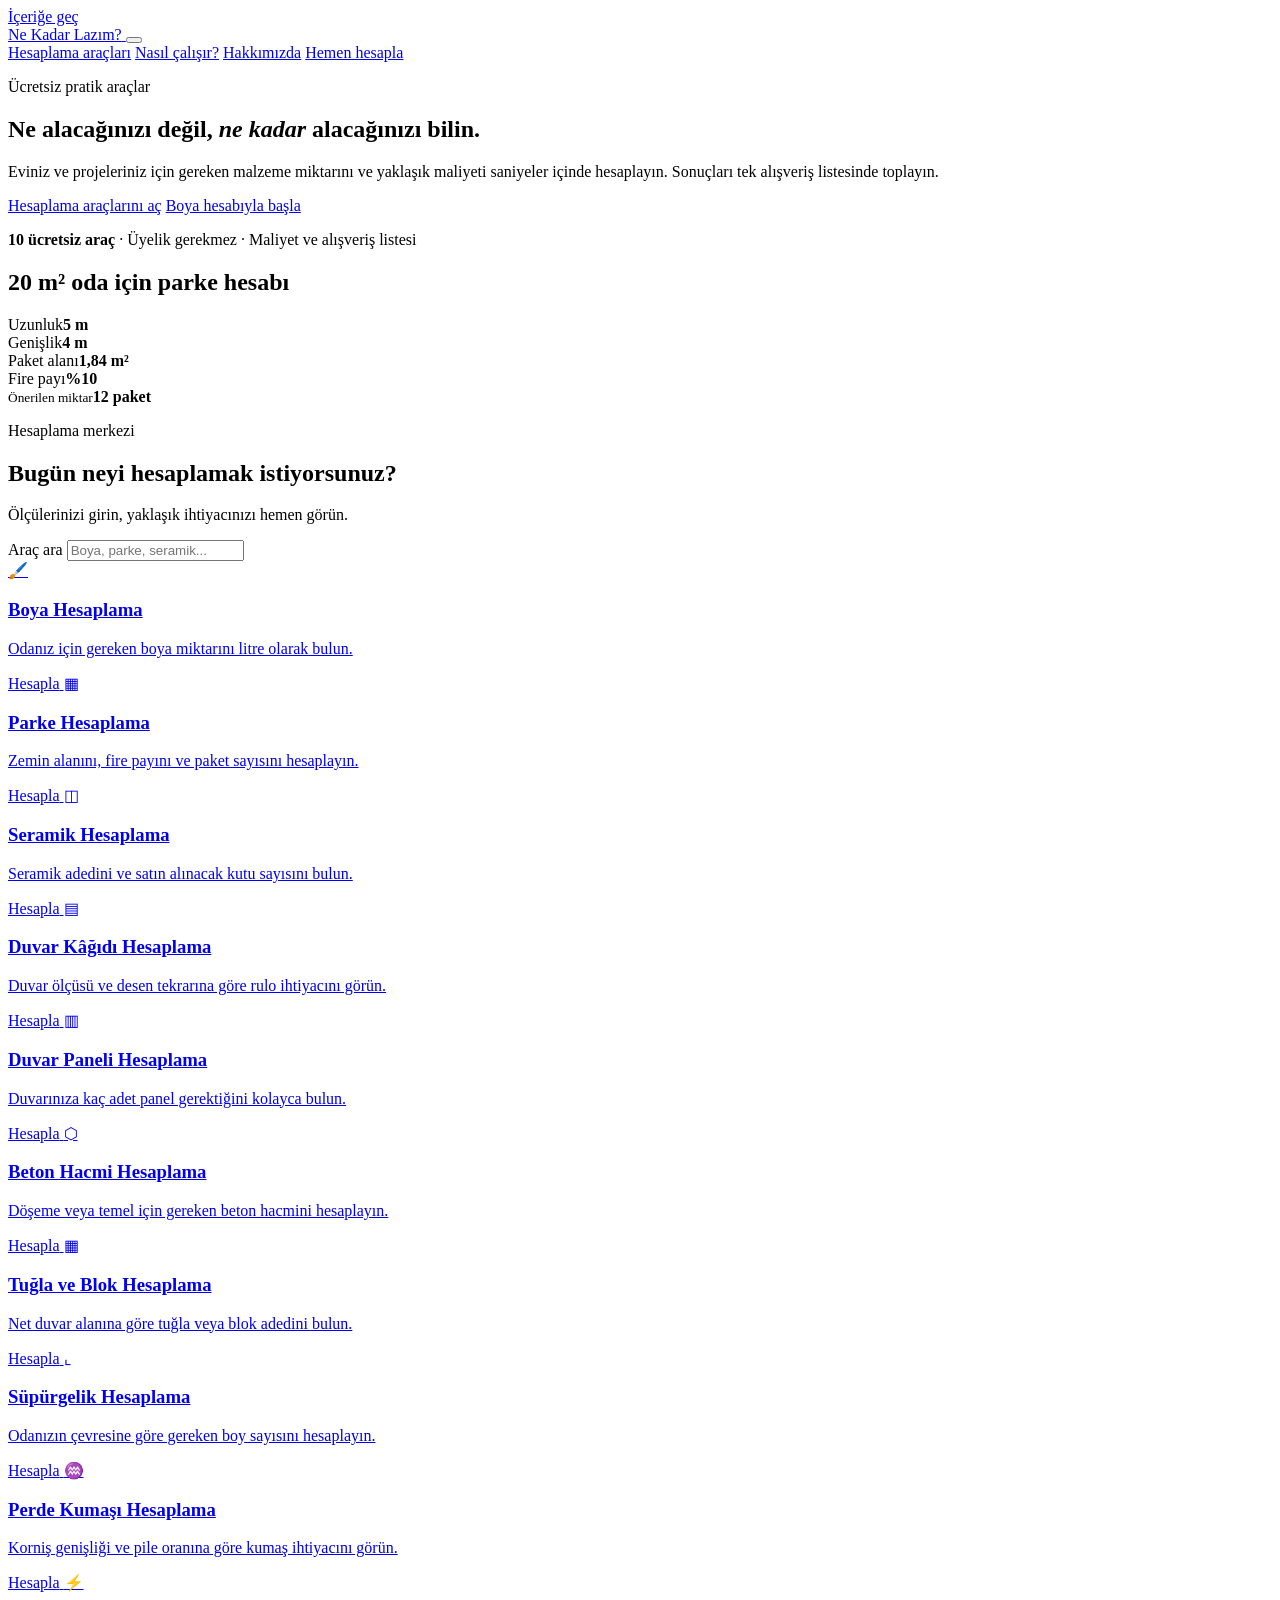
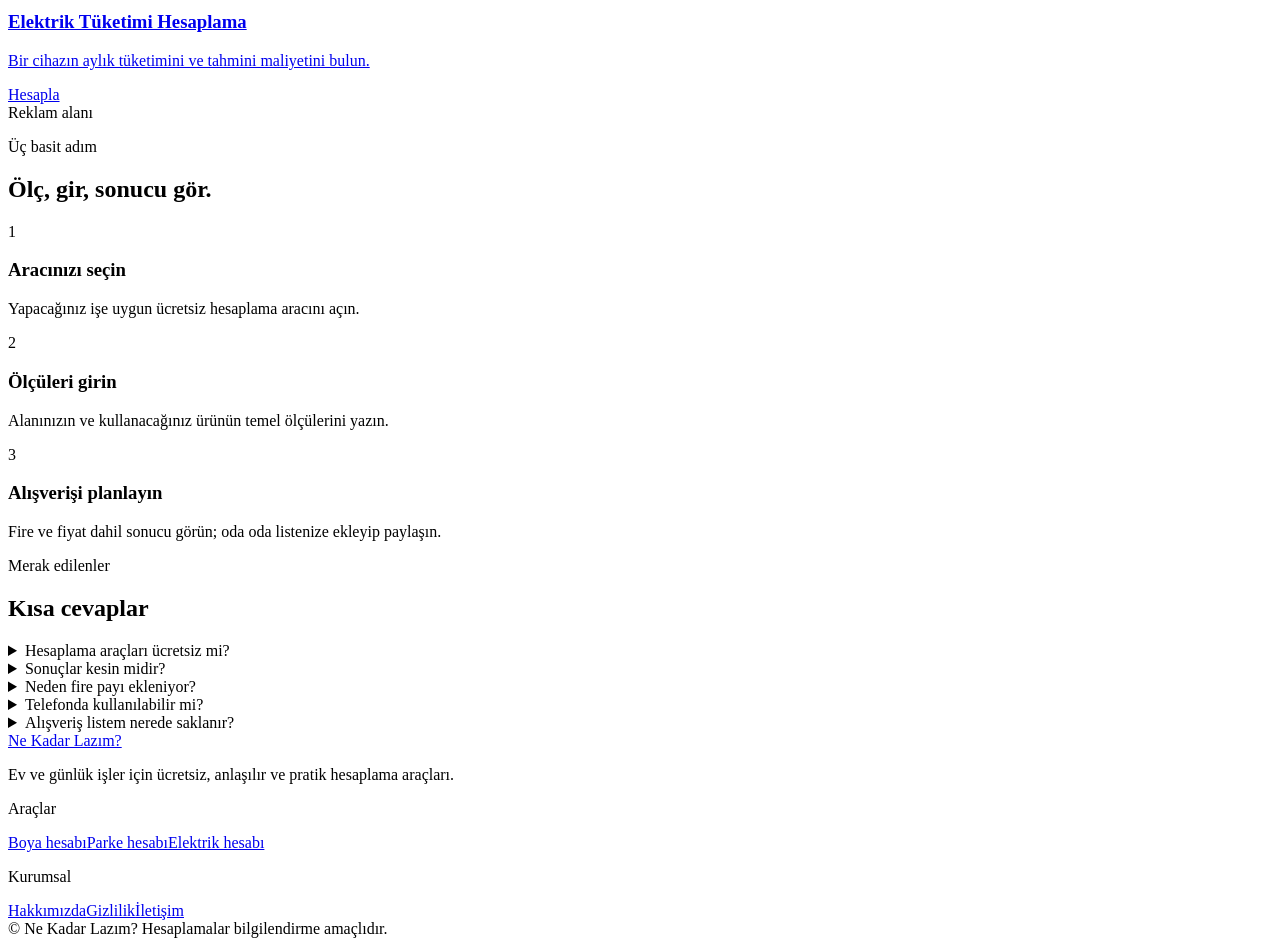
==== index.html @ 1e3b790a "Ana sayfayı ekle" ====
<!doctype html>
<html lang="tr">
  <head>
    <meta charset="utf-8">
    <meta name="viewport" content="width=device-width, initial-scale=1">
    <meta name="theme-color" content="#0d7c66">
    <meta name="description" content="Boya, parke, seramik, duvar kâğıdı, beton ve daha fazlası için ücretsiz ve pratik malzeme hesaplama araçları.">
    <title>Ne Kadar Lazım? | Ücretsiz Ev ve Malzeme Hesaplama Araçları</title>
    <link rel="stylesheet" href="assets/styles.css">
    <script type="application/ld+json">
      {
        "@context": "https://schema.org",
        "@type": "WebSite",
        "name": "Ne Kadar Lazım?",
        "description": "Ücretsiz ev ve malzeme hesaplama araçları",
        "inLanguage": "tr"
      }
    </script>
  </head>
  <body>
    <a class="skip-link" href="#main">İçeriğe geç</a>
    <header class="site-header">
      <div class="container header-inner">
        <a class="brand" href="index.html" aria-label="Ne Kadar Lazım ana sayfa">
          <span class="brand-mark" aria-hidden="true"></span>
          <span>Ne Kadar Lazım?</span>
        </a>
        <button class="menu-button" type="button" aria-label="Menüyü aç" aria-expanded="false"><span></span></button>
        <nav class="site-nav" aria-label="Ana menü">
          <a href="#araclar">Hesaplama araçları</a>
          <a href="#nasil-calisir">Nasıl çalışır?</a>
          <a href="hakkimizda.html">Hakkımızda</a>
          <a class="nav-cta" href="#araclar">Hemen hesapla</a>
        </nav>
      </div>
    </header>

    <main id="main">
      <section class="hero">
        <div class="container hero-grid">
          <div>
            <p class="eyebrow">Ücretsiz pratik araçlar</p>
            <h1>Ne alacağınızı değil, <em>ne kadar</em> alacağınızı bilin.</h1>
            <p class="hero-copy">Eviniz ve projeleriniz için gereken malzeme miktarını ve yaklaşık maliyeti saniyeler içinde hesaplayın. Sonuçları tek alışveriş listesinde toplayın.</p>
            <div class="hero-actions">
              <a class="primary-button" href="#araclar">Hesaplama araçlarını aç</a>
              <a class="secondary-button" href="hesaplayicilar/boya.html">Boya hesabıyla başla</a>
            </div>
            <p class="hero-proof"><strong>10 ücretsiz araç</strong> · Üyelik gerekmez · Maliyet ve alışveriş listesi</p>
          </div>
          <div class="hero-visual" aria-hidden="true">
            <div class="visual-blob"></div>
            <div class="visual-card">
              <h2>20 m² oda için parke hesabı</h2>
              <div class="mock-fields">
                <div class="mock-field">Uzunluk<strong>5 m</strong></div>
                <div class="mock-field">Genişlik<strong>4 m</strong></div>
                <div class="mock-field">Paket alanı<strong>1,84 m²</strong></div>
                <div class="mock-field">Fire payı<strong>%10</strong></div>
              </div>
              <div class="mock-result"><small>Önerilen miktar</small><strong>12 paket</strong></div>
            </div>
          </div>
        </div>
      </section>

      <section class="section" id="araclar">
        <div class="container">
          <div class="section-heading">
            <p class="eyebrow">Hesaplama merkezi</p>
            <h2>Bugün neyi hesaplamak istiyorsunuz?</h2>
            <p>Ölçülerinizi girin, yaklaşık ihtiyacınızı hemen görün.</p>
          </div>
          <div class="search-box">
            <label class="skip-link" for="tool-search">Araç ara</label>
            <input id="tool-search" type="search" placeholder="Boya, parke, seramik..." autocomplete="off">
          </div>

          <div class="tool-grid">
            <a class="tool-card" data-tool-card data-search="boya badana duvar litre oda" href="hesaplayicilar/boya.html">
              <span class="tool-icon" aria-hidden="true">🖌️</span><h3>Boya Hesaplama</h3><p>Odanız için gereken boya miktarını litre olarak bulun.</p><span class="tool-link">Hesapla</span>
            </a>
            <a class="tool-card" data-tool-card data-search="parke laminat zemin paket" href="hesaplayicilar/parke.html">
              <span class="tool-icon" aria-hidden="true">▦</span><h3>Parke Hesaplama</h3><p>Zemin alanını, fire payını ve paket sayısını hesaplayın.</p><span class="tool-link">Hesapla</span>
            </a>
            <a class="tool-card" data-tool-card data-search="seramik fayans karo kutu duvar zemin" href="hesaplayicilar/seramik.html">
              <span class="tool-icon" aria-hidden="true">◫</span><h3>Seramik Hesaplama</h3><p>Seramik adedini ve satın alınacak kutu sayısını bulun.</p><span class="tool-link">Hesapla</span>
            </a>
            <a class="tool-card" data-tool-card data-search="duvar kağıdı kagidi rulo desen" href="hesaplayicilar/duvar-kagidi.html">
              <span class="tool-icon" aria-hidden="true">▤</span><h3>Duvar Kâğıdı Hesaplama</h3><p>Duvar ölçüsü ve desen tekrarına göre rulo ihtiyacını görün.</p><span class="tool-link">Hesapla</span>
            </a>
            <a class="tool-card" data-tool-card data-search="duvar paneli akustik mdf çıta kaplama" href="hesaplayicilar/duvar-paneli.html">
              <span class="tool-icon" aria-hidden="true">▥</span><h3>Duvar Paneli Hesaplama</h3><p>Duvarınıza kaç adet panel gerektiğini kolayca bulun.</p><span class="tool-link">Hesapla</span>
            </a>
            <a class="tool-card" data-tool-card data-search="beton hacim temel döşeme torba metreküp" href="hesaplayicilar/beton.html">
              <span class="tool-icon" aria-hidden="true">⬡</span><h3>Beton Hacmi Hesaplama</h3><p>Döşeme veya temel için gereken beton hacmini hesaplayın.</p><span class="tool-link">Hesapla</span>
            </a>
            <a class="tool-card" data-tool-card data-search="tuğla tugla gazbeton blok duvar adet" href="hesaplayicilar/tugla.html">
              <span class="tool-icon" aria-hidden="true">▦</span><h3>Tuğla ve Blok Hesaplama</h3><p>Net duvar alanına göre tuğla veya blok adedini bulun.</p><span class="tool-link">Hesapla</span>
            </a>
            <a class="tool-card" data-tool-card data-search="süpürgelik supurgelik kenar çevre boy" href="hesaplayicilar/supurgelik.html">
              <span class="tool-icon" aria-hidden="true">⌞</span><h3>Süpürgelik Hesaplama</h3><p>Odanızın çevresine göre gereken boy sayısını hesaplayın.</p><span class="tool-link">Hesapla</span>
            </a>
            <a class="tool-card" data-tool-card data-search="perde kumaş kumas tül tul pile korniş" href="hesaplayicilar/perde.html">
              <span class="tool-icon" aria-hidden="true">♒</span><h3>Perde Kumaşı Hesaplama</h3><p>Korniş genişliği ve pile oranına göre kumaş ihtiyacını görün.</p><span class="tool-link">Hesapla</span>
            </a>
            <a class="tool-card" data-tool-card data-search="elektrik enerji tüketim tuketim watt kwh fatura" href="hesaplayicilar/elektrik.html">
              <span class="tool-icon" aria-hidden="true">⚡</span><h3>Elektrik Tüketimi Hesaplama</h3><p>Bir cihazın aylık tüketimini ve tahmini maliyetini bulun.</p><span class="tool-link">Hesapla</span>
            </a>
          </div>
          <p id="empty-tools" class="empty-state" hidden>Bu ifadeyle eşleşen araç bulunamadı.</p>
          <div class="ad-slot home-ad">Reklam alanı</div>
        </div>
      </section>

      <section class="section section-white" id="nasil-calisir">
        <div class="container">
          <div class="section-heading">
            <p class="eyebrow">Üç basit adım</p>
            <h2>Ölç, gir, sonucu gör.</h2>
          </div>
          <div class="feature-grid">
            <article class="feature"><span class="feature-number">1</span><h3>Aracınızı seçin</h3><p>Yapacağınız işe uygun ücretsiz hesaplama aracını açın.</p></article>
            <article class="feature"><span class="feature-number">2</span><h3>Ölçüleri girin</h3><p>Alanınızın ve kullanacağınız ürünün temel ölçülerini yazın.</p></article>
            <article class="feature"><span class="feature-number">3</span><h3>Alışverişi planlayın</h3><p>Fire ve fiyat dahil sonucu görün; oda oda listenize ekleyip paylaşın.</p></article>
          </div>
        </div>
      </section>

      <section class="section">
        <div class="container">
          <div class="section-heading"><p class="eyebrow">Merak edilenler</p><h2>Kısa cevaplar</h2></div>
          <div class="faq-list">
            <details><summary>Hesaplama araçları ücretsiz mi?</summary><p>Evet. Tüm araçlar ücretsizdir ve kullanmak için üyelik gerekmez.</p></details>
            <details><summary>Sonuçlar kesin midir?</summary><p>Sonuçlar planlama amacıyla yaklaşık değer verir. Ürün özellikleri ve uygulama koşulları için üretici bilgilerini kontrol edin.</p></details>
            <details><summary>Neden fire payı ekleniyor?</summary><p>Kesim, kırılma, yüzey farklılığı ve ileride yapılabilecek küçük onarımlar için ilave malzeme gerekebilir.</p></details>
            <details><summary>Telefonda kullanılabilir mi?</summary><p>Evet. Site telefon, tablet ve masaüstü ekranlara uyumlu hazırlanmıştır.</p></details>
            <details><summary>Alışveriş listem nerede saklanır?</summary><p>Liste yalnızca kullandığınız tarayıcıda saklanır. Üyelik veya sunucuya gönderim gerekmez; listenizi istediğiniz zaman temizleyebilirsiniz.</p></details>
          </div>
        </div>
      </section>
    </main>

    <footer class="site-footer">
      <div class="container">
        <div class="footer-grid">
          <div><a class="brand footer-brand" href="index.html"><span class="brand-mark" aria-hidden="true"></span><span>Ne Kadar Lazım?</span></a><p class="footer-copy">Ev ve günlük işler için ücretsiz, anlaşılır ve pratik hesaplama araçları.</p></div>
          <div><p class="footer-title">Araçlar</p><div class="footer-links"><a href="hesaplayicilar/boya.html">Boya hesabı</a><a href="hesaplayicilar/parke.html">Parke hesabı</a><a href="hesaplayicilar/elektrik.html">Elektrik hesabı</a></div></div>
          <div><p class="footer-title">Kurumsal</p><div class="footer-links"><a href="hakkimizda.html">Hakkımızda</a><a href="gizlilik.html">Gizlilik</a><a href="iletisim.html">İletişim</a></div></div>
        </div>
        <div class="footer-bottom">© <span data-current-year></span> Ne Kadar Lazım? Hesaplamalar bilgilendirme amaçlıdır.</div>
      </div>
    </footer>
    <script type="module" src="assets/site.js"></script>
  </body>
</html>
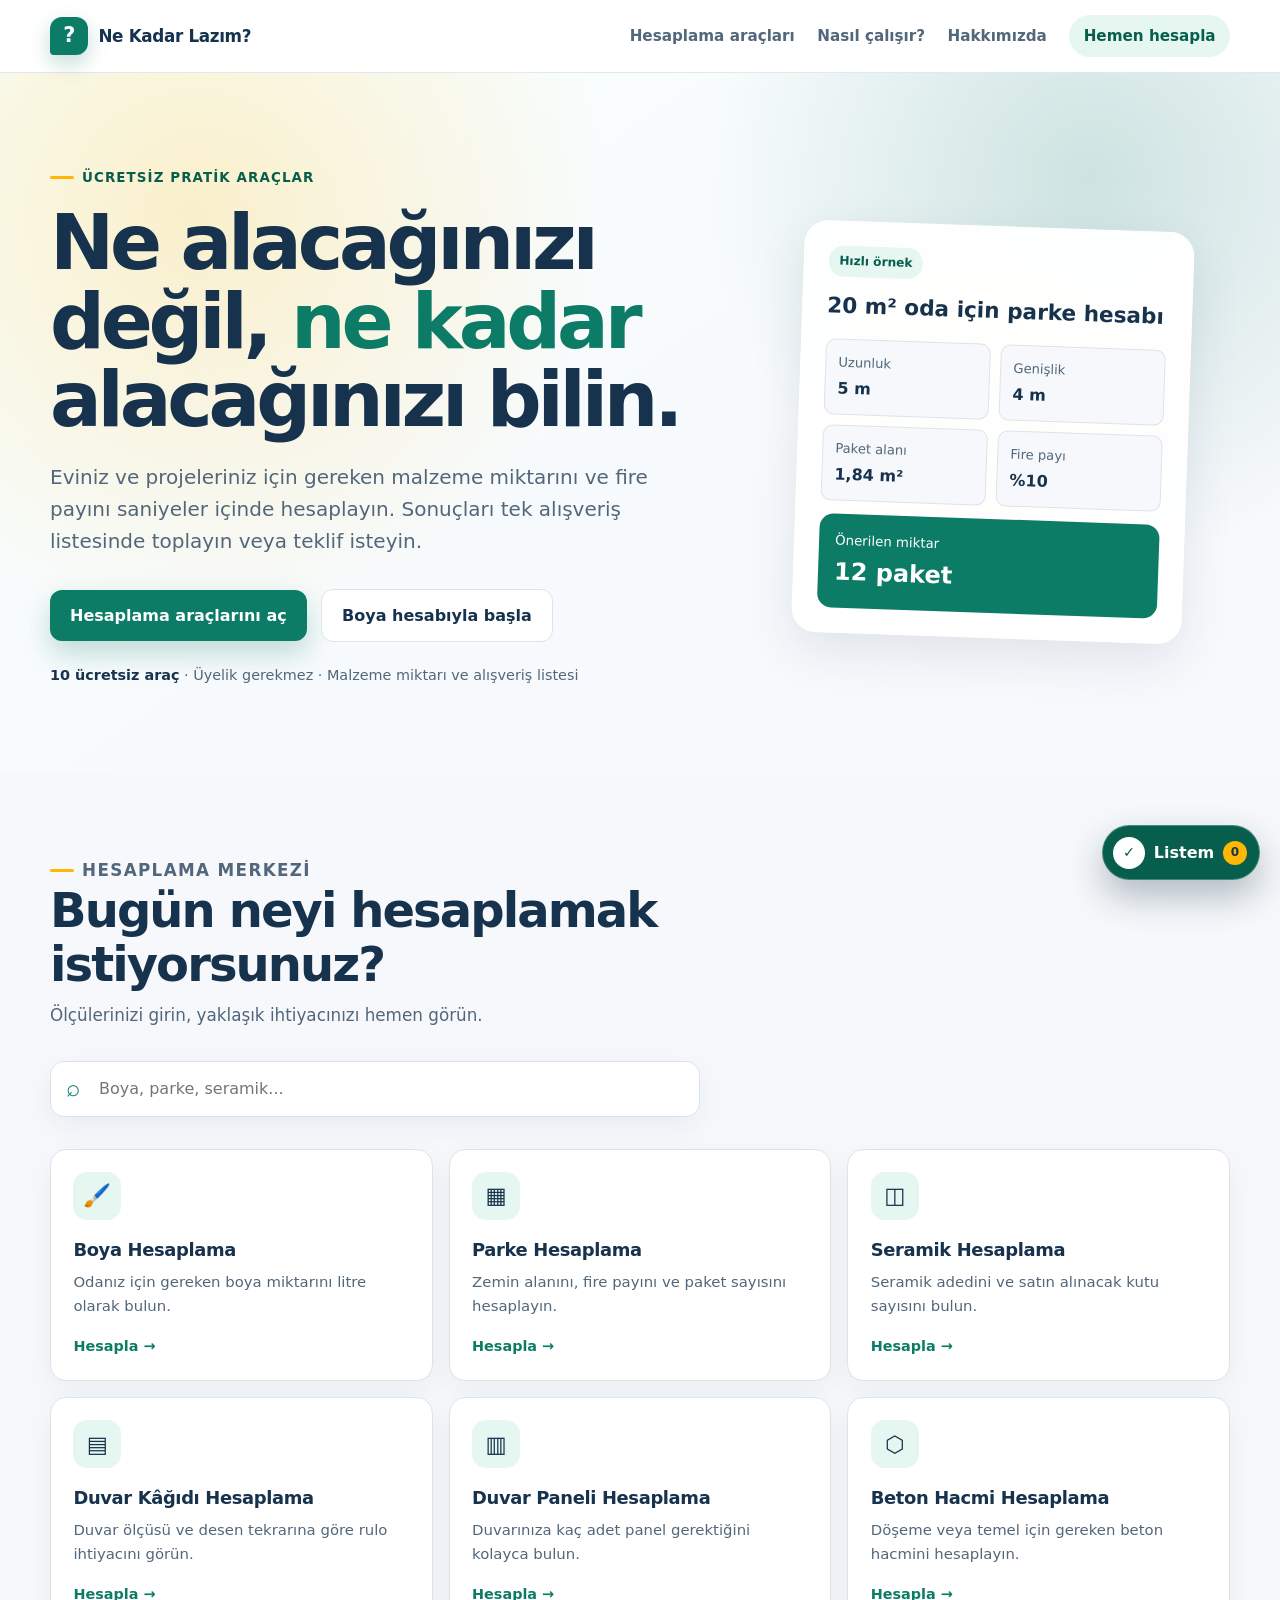
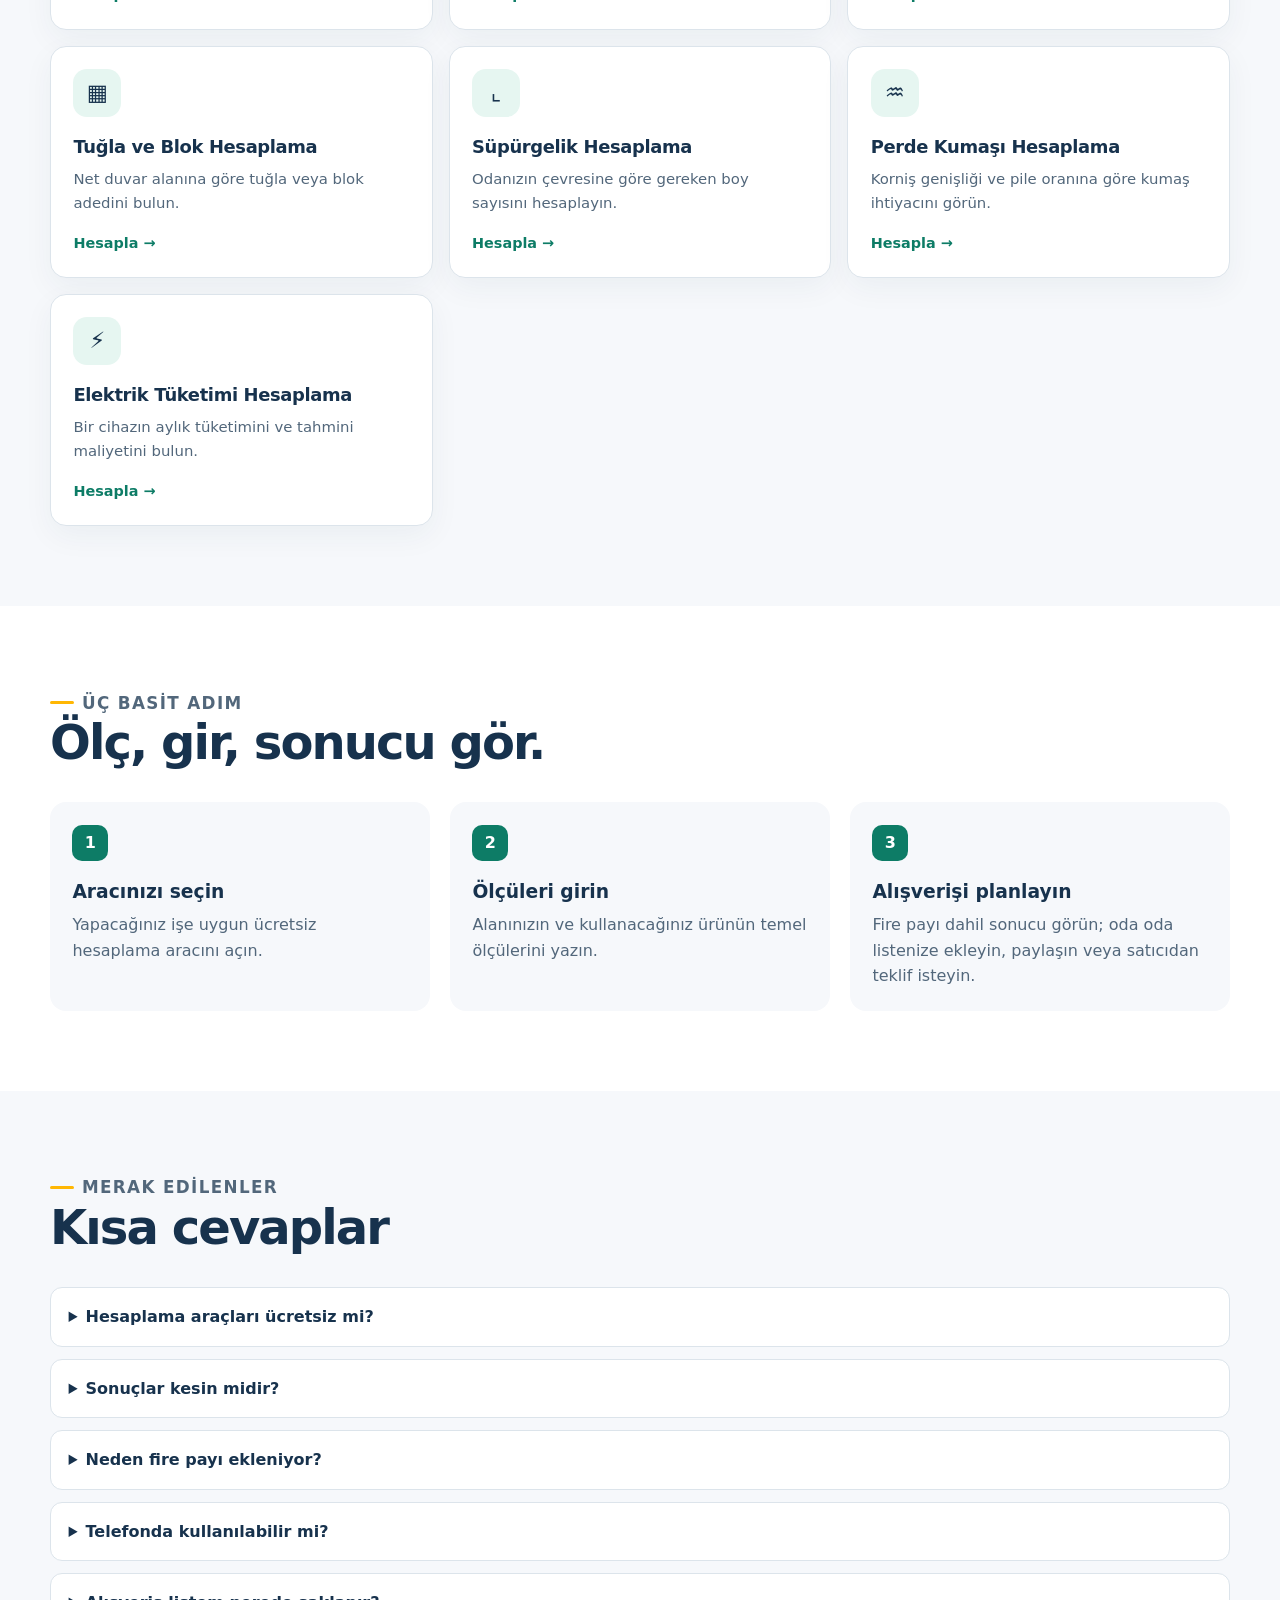
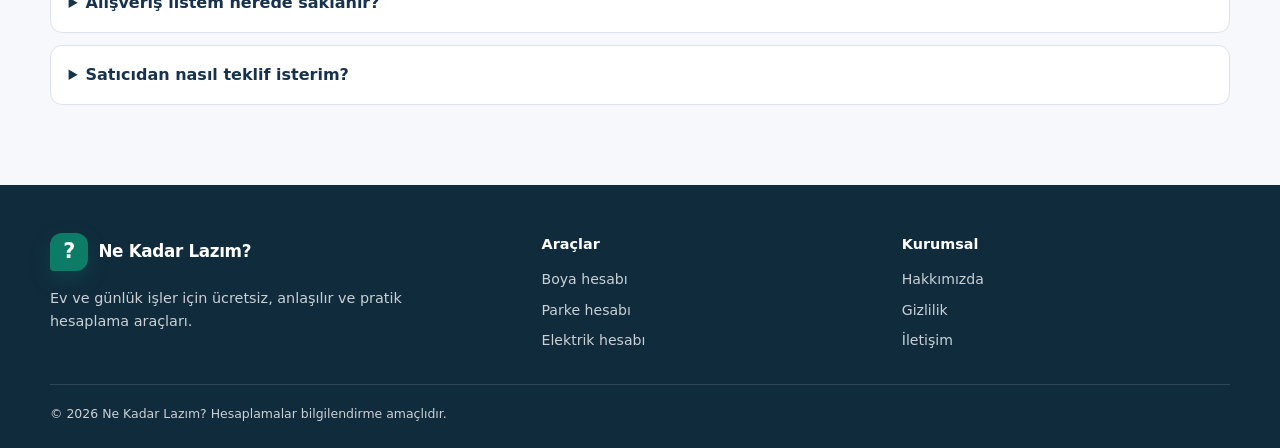
==== commit 551eaf7f: "Satıcı teklif talebi akışını ekle" ====
--- a/index.html
+++ b/index.html
@@ -6,7 +6,7 @@
     <meta name="theme-color" content="#0d7c66">
     <meta name="description" content="Boya, parke, seramik, duvar kâğıdı, beton ve daha fazlası için ücretsiz ve pratik malzeme hesaplama araçları.">
     <title>Ne Kadar Lazım? | Ücretsiz Ev ve Malzeme Hesaplama Araçları</title>
-    <link rel="stylesheet" href="assets/styles.css">
+    <link rel="stylesheet" href="assets/styles.css?v=20260723-01">
     <script type="application/ld+json">
       {
         "@context": "https://schema.org",
@@ -41,12 +41,12 @@
           <div>
             <p class="eyebrow">Ücretsiz pratik araçlar</p>
             <h1>Ne alacağınızı değil, <em>ne kadar</em> alacağınızı bilin.</h1>
-            <p class="hero-copy">Eviniz ve projeleriniz için gereken malzeme miktarını ve yaklaşık maliyeti saniyeler içinde hesaplayın. Sonuçları tek alışveriş listesinde toplayın.</p>
+            <p class="hero-copy">Eviniz ve projeleriniz için gereken malzeme miktarını ve fire payını saniyeler içinde hesaplayın. Sonuçları tek alışveriş listesinde toplayın veya teklif isteyin.</p>
             <div class="hero-actions">
               <a class="primary-button" href="#araclar">Hesaplama araçlarını aç</a>
               <a class="secondary-button" href="hesaplayicilar/boya.html">Boya hesabıyla başla</a>
             </div>
-            <p class="hero-proof"><strong>10 ücretsiz araç</strong> · Üyelik gerekmez · Maliyet ve alışveriş listesi</p>
+            <p class="hero-proof"><strong>10 ücretsiz araç</strong> · Üyelik gerekmez · Malzeme miktarı ve alışveriş listesi</p>
           </div>
           <div class="hero-visual" aria-hidden="true">
             <div class="visual-blob"></div>
@@ -122,7 +122,7 @@
           <div class="feature-grid">
             <article class="feature"><span class="feature-number">1</span><h3>Aracınızı seçin</h3><p>Yapacağınız işe uygun ücretsiz hesaplama aracını açın.</p></article>
             <article class="feature"><span class="feature-number">2</span><h3>Ölçüleri girin</h3><p>Alanınızın ve kullanacağınız ürünün temel ölçülerini yazın.</p></article>
-            <article class="feature"><span class="feature-number">3</span><h3>Alışverişi planlayın</h3><p>Fire ve fiyat dahil sonucu görün; oda oda listenize ekleyip paylaşın.</p></article>
+            <article class="feature"><span class="feature-number">3</span><h3>Alışverişi planlayın</h3><p>Fire payı dahil sonucu görün; oda oda listenize ekleyin, paylaşın veya satıcıdan teklif isteyin.</p></article>
           </div>
         </div>
       </section>
@@ -136,6 +136,7 @@
             <details><summary>Neden fire payı ekleniyor?</summary><p>Kesim, kırılma, yüzey farklılığı ve ileride yapılabilecek küçük onarımlar için ilave malzeme gerekebilir.</p></details>
             <details><summary>Telefonda kullanılabilir mi?</summary><p>Evet. Site telefon, tablet ve masaüstü ekranlara uyumlu hazırlanmıştır.</p></details>
             <details><summary>Alışveriş listem nerede saklanır?</summary><p>Liste yalnızca kullandığınız tarayıcıda saklanır. Üyelik veya sunucuya gönderim gerekmez; listenizi istediğiniz zaman temizleyebilirsiniz.</p></details>
+            <details><summary>Satıcıdan nasıl teklif isterim?</summary><p>Hesap sonuçlarınızı listenize ekleyin ve alışveriş listesi penceresindeki “Satıcıdan teklif iste” düğmesine dokunun. Bilgilerinizi kontrol ettikten sonra e-posta uygulamanızda hazır bir talep taslağı açılır.</p></details>
           </div>
         </div>
       </section>
@@ -151,6 +152,6 @@
         <div class="footer-bottom">© <span data-current-year></span> Ne Kadar Lazım? Hesaplamalar bilgilendirme amaçlıdır.</div>
       </div>
     </footer>
-    <script type="module" src="assets/site.js"></script>
+    <script type="module" src="assets/site.js?v=20260723-01"></script>
   </body>
 </html>
--- a/assets/styles.css
+++ b/assets/styles.css
@@ -0,0 +1,1801 @@
+:root {
+  --ink: #17324d;
+  --ink-soft: #52677b;
+  --brand: #0d7c66;
+  --brand-dark: #075e4d;
+  --brand-soft: #e6f6f1;
+  --accent: #ffb703;
+  --surface: #ffffff;
+  --background: #f6f8fb;
+  --line: #dce4eb;
+  --danger: #bb3e03;
+  --shadow: 0 18px 50px rgba(23, 50, 77, 0.1);
+  --radius-lg: 24px;
+  --radius-md: 16px;
+  --radius-sm: 10px;
+  --max-width: 1180px;
+}
+
+* {
+  box-sizing: border-box;
+}
+
+html {
+  scroll-behavior: smooth;
+}
+
+body {
+  margin: 0;
+  color: var(--ink);
+  background: var(--background);
+  font-family: Inter, ui-sans-serif, system-ui, -apple-system, BlinkMacSystemFont, "Segoe UI", sans-serif;
+  line-height: 1.6;
+  -webkit-font-smoothing: antialiased;
+}
+
+a {
+  color: inherit;
+  text-decoration: none;
+}
+
+button,
+input,
+select {
+  font: inherit;
+}
+
+button,
+a {
+  -webkit-tap-highlight-color: transparent;
+}
+
+.skip-link {
+  position: fixed;
+  left: 1rem;
+  top: -5rem;
+  z-index: 100;
+  padding: 0.75rem 1rem;
+  color: white;
+  background: var(--brand-dark);
+  border-radius: 0.5rem;
+}
+
+.skip-link:focus {
+  top: 1rem;
+}
+
+.container {
+  width: min(calc(100% - 2rem), var(--max-width));
+  margin-inline: auto;
+}
+
+.site-header {
+  position: sticky;
+  top: 0;
+  z-index: 20;
+  background: rgba(255, 255, 255, 0.94);
+  border-bottom: 1px solid rgba(220, 228, 235, 0.85);
+  backdrop-filter: blur(14px);
+}
+
+.header-inner {
+  position: relative;
+  min-height: 72px;
+  display: flex;
+  align-items: center;
+  justify-content: space-between;
+  gap: 1rem;
+}
+
+.brand {
+  display: inline-flex;
+  align-items: center;
+  gap: 0.65rem;
+  font-size: 1.05rem;
+  font-weight: 850;
+  letter-spacing: -0.02em;
+}
+
+.brand-mark {
+  width: 38px;
+  height: 38px;
+  display: grid;
+  place-items: center;
+  color: white;
+  background: var(--brand);
+  border-radius: 12px 12px 12px 4px;
+  box-shadow: 0 8px 20px rgba(13, 124, 102, 0.25);
+}
+
+.brand-mark::before {
+  content: "?";
+  font-size: 1.3rem;
+  font-weight: 900;
+}
+
+.site-nav {
+  display: flex;
+  align-items: center;
+  gap: 1.4rem;
+  font-size: 0.95rem;
+  font-weight: 700;
+}
+
+.site-nav a {
+  color: var(--ink-soft);
+}
+
+.site-nav a:hover,
+.site-nav a:focus-visible {
+  color: var(--brand);
+}
+
+.nav-cta {
+  padding: 0.55rem 0.9rem;
+  color: var(--brand-dark) !important;
+  background: var(--brand-soft);
+  border-radius: 999px;
+}
+
+.menu-button {
+  display: none;
+  width: 44px;
+  height: 44px;
+  padding: 0;
+  color: var(--ink);
+  background: white;
+  border: 1px solid var(--line);
+  border-radius: 12px;
+  cursor: pointer;
+}
+
+.menu-button span,
+.menu-button::before,
+.menu-button::after {
+  content: "";
+  display: block;
+  width: 20px;
+  height: 2px;
+  margin: 4px auto;
+  background: currentColor;
+  border-radius: 4px;
+}
+
+.hero {
+  overflow: hidden;
+  padding: 5.5rem 0 4.5rem;
+  background:
+    radial-gradient(circle at 15% 20%, rgba(255, 183, 3, 0.2), transparent 26rem),
+    radial-gradient(circle at 85% 15%, rgba(13, 124, 102, 0.18), transparent 24rem),
+    linear-gradient(145deg, #f9fffd 0%, #f7f9fc 66%);
+}
+
+.hero-grid {
+  display: grid;
+  grid-template-columns: minmax(0, 1.15fr) minmax(320px, 0.85fr);
+  align-items: center;
+  gap: 4rem;
+}
+
+.eyebrow {
+  display: inline-flex;
+  align-items: center;
+  gap: 0.5rem;
+  margin: 0 0 1rem;
+  color: var(--brand-dark);
+  font-size: 0.84rem;
+  font-weight: 850;
+  letter-spacing: 0.08em;
+  text-transform: uppercase;
+}
+
+.eyebrow::before {
+  content: "";
+  width: 24px;
+  height: 3px;
+  background: var(--accent);
+  border-radius: 99px;
+}
+
+.hero h1,
+.tool-hero h1 {
+  max-width: 800px;
+  margin: 0;
+  font-size: clamp(2.45rem, 7vw, 4.8rem);
+  line-height: 1.02;
+  letter-spacing: -0.055em;
+}
+
+.hero h1 em {
+  color: var(--brand);
+  font-style: normal;
+}
+
+.hero-copy {
+  max-width: 650px;
+  margin: 1.35rem 0 2rem;
+  color: var(--ink-soft);
+  font-size: clamp(1.05rem, 2vw, 1.25rem);
+}
+
+.hero-actions {
+  display: flex;
+  flex-wrap: wrap;
+  align-items: center;
+  gap: 0.9rem;
+}
+
+.primary-button,
+.secondary-button {
+  min-height: 48px;
+  display: inline-flex;
+  align-items: center;
+  justify-content: center;
+  padding: 0.8rem 1.25rem;
+  border: 0;
+  border-radius: 12px;
+  font-weight: 800;
+  cursor: pointer;
+  transition: transform 160ms ease, box-shadow 160ms ease, background 160ms ease;
+}
+
+.primary-button {
+  color: white;
+  background: var(--brand);
+  box-shadow: 0 12px 28px rgba(13, 124, 102, 0.25);
+}
+
+.primary-button:hover {
+  background: var(--brand-dark);
+  transform: translateY(-1px);
+}
+
+.secondary-button {
+  color: var(--ink);
+  background: white;
+  border: 1px solid var(--line);
+}
+
+.hero-proof {
+  margin-top: 1.4rem;
+  color: var(--ink-soft);
+  font-size: 0.9rem;
+}
+
+.hero-proof strong {
+  color: var(--ink);
+}
+
+.hero-visual {
+  position: relative;
+  min-height: 420px;
+  display: grid;
+  place-items: center;
+}
+
+.visual-card {
+  position: relative;
+  z-index: 2;
+  width: min(100%, 390px);
+  padding: 1.5rem;
+  background: rgba(255, 255, 255, 0.96);
+  border: 1px solid white;
+  border-radius: var(--radius-lg);
+  box-shadow: var(--shadow);
+  transform: rotate(2deg);
+}
+
+.visual-card::before {
+  content: "Hızlı örnek";
+  display: inline-flex;
+  padding: 0.35rem 0.65rem;
+  color: var(--brand-dark);
+  background: var(--brand-soft);
+  border-radius: 99px;
+  font-size: 0.76rem;
+  font-weight: 850;
+}
+
+.visual-card h2 {
+  margin: 1rem 0 1.2rem;
+  font-size: 1.35rem;
+  line-height: 1.25;
+}
+
+.mock-fields {
+  display: grid;
+  grid-template-columns: 1fr 1fr;
+  gap: 0.65rem;
+}
+
+.mock-field {
+  padding: 0.75rem;
+  color: var(--ink-soft);
+  background: var(--background);
+  border: 1px solid var(--line);
+  border-radius: 10px;
+  font-size: 0.82rem;
+}
+
+.mock-field strong {
+  display: block;
+  margin-top: 0.2rem;
+  color: var(--ink);
+  font-size: 1rem;
+}
+
+.mock-result {
+  margin-top: 0.8rem;
+  padding: 1rem;
+  color: white;
+  background: var(--brand);
+  border-radius: 14px;
+}
+
+.mock-result small,
+.mock-result strong {
+  display: block;
+}
+
+.mock-result strong {
+  margin-top: 0.15rem;
+  font-size: 1.5rem;
+}
+
+.visual-blob {
+  position: absolute;
+  width: 340px;
+  height: 340px;
+  background: var(--accent);
+  border-radius: 42% 58% 62% 38% / 40% 45% 55% 60%;
+  opacity: 0.18;
+  animation: blob 10s ease-in-out infinite alternate;
+}
+
+@keyframes blob {
+  to {
+    border-radius: 58% 42% 35% 65% / 55% 62% 38% 45%;
+    transform: rotate(12deg) scale(1.06);
+  }
+}
+
+.section {
+  padding: 5rem 0;
+}
+
+.section-white {
+  background: white;
+}
+
+.section-heading {
+  max-width: 720px;
+  margin-bottom: 2rem;
+}
+
+.section-heading h2 {
+  margin: 0 0 0.65rem;
+  font-size: clamp(1.9rem, 4vw, 3rem);
+  line-height: 1.12;
+  letter-spacing: -0.04em;
+}
+
+.section-heading p {
+  margin: 0;
+  color: var(--ink-soft);
+  font-size: 1.05rem;
+}
+
+.search-box {
+  position: relative;
+  max-width: 650px;
+  margin-bottom: 2rem;
+}
+
+.search-box input {
+  width: 100%;
+  min-height: 56px;
+  padding: 0.8rem 1rem 0.8rem 3rem;
+  color: var(--ink);
+  background: white;
+  border: 1px solid var(--line);
+  border-radius: 14px;
+  outline: none;
+  box-shadow: 0 10px 30px rgba(23, 50, 77, 0.06);
+}
+
+.search-box input:focus {
+  border-color: var(--brand);
+  box-shadow: 0 0 0 4px rgba(13, 124, 102, 0.12);
+}
+
+.search-box::before {
+  content: "⌕";
+  position: absolute;
+  left: 1rem;
+  top: 50%;
+  color: var(--brand);
+  font-size: 1.5rem;
+  transform: translateY(-52%);
+}
+
+.tool-grid {
+  display: grid;
+  grid-template-columns: repeat(3, minmax(0, 1fr));
+  gap: 1rem;
+}
+
+.tool-card {
+  min-height: 210px;
+  display: flex;
+  flex-direction: column;
+  padding: 1.4rem;
+  background: white;
+  border: 1px solid var(--line);
+  border-radius: var(--radius-md);
+  box-shadow: 0 10px 30px rgba(23, 50, 77, 0.05);
+  transition: transform 180ms ease, border-color 180ms ease, box-shadow 180ms ease;
+}
+
+.tool-card:hover {
+  border-color: rgba(13, 124, 102, 0.45);
+  box-shadow: 0 18px 40px rgba(23, 50, 77, 0.1);
+  transform: translateY(-3px);
+}
+
+.tool-icon {
+  width: 48px;
+  height: 48px;
+  display: grid;
+  place-items: center;
+  margin-bottom: 1rem;
+  background: var(--brand-soft);
+  border-radius: 14px;
+  font-size: 1.4rem;
+}
+
+.tool-card h3 {
+  margin: 0 0 0.4rem;
+  font-size: 1.12rem;
+  letter-spacing: -0.02em;
+}
+
+.tool-card p {
+  margin: 0 0 1rem;
+  color: var(--ink-soft);
+  font-size: 0.93rem;
+}
+
+.tool-link {
+  margin-top: auto;
+  color: var(--brand);
+  font-size: 0.9rem;
+  font-weight: 850;
+}
+
+.tool-link::after {
+  content: " →";
+}
+
+.empty-state {
+  padding: 2rem;
+  text-align: center;
+  color: var(--ink-soft);
+  background: white;
+  border: 1px dashed var(--line);
+  border-radius: var(--radius-md);
+}
+
+.feature-grid {
+  display: grid;
+  grid-template-columns: repeat(3, 1fr);
+  gap: 1.25rem;
+}
+
+.feature {
+  padding: 1.4rem;
+  background: var(--background);
+  border-radius: var(--radius-md);
+}
+
+.feature-number {
+  width: 36px;
+  height: 36px;
+  display: grid;
+  place-items: center;
+  color: white;
+  background: var(--brand);
+  border-radius: 10px;
+  font-weight: 900;
+}
+
+.feature h3 {
+  margin: 1rem 0 0.35rem;
+}
+
+.feature p {
+  margin: 0;
+  color: var(--ink-soft);
+}
+
+.ad-slot {
+  min-height: 110px;
+  display: grid;
+  place-items: center;
+  padding: 1rem;
+  color: #8493a1;
+  background: #f1f4f7;
+  border: 1px dashed #cbd5dd;
+  border-radius: 12px;
+  font-size: 0.75rem;
+  letter-spacing: 0.05em;
+  text-align: center;
+  text-transform: uppercase;
+}
+
+/* Gerçek reklam kodu bağlanana kadar boş yer tutucuları ziyaretçiden gizle. */
+body:not(.ads-enabled) .ad-slot {
+  display: none;
+}
+
+.home-ad {
+  margin-top: 2rem;
+}
+
+.faq-list {
+  display: grid;
+  gap: 0.75rem;
+}
+
+.faq-list details {
+  padding: 1rem 1.1rem;
+  background: white;
+  border: 1px solid var(--line);
+  border-radius: 12px;
+}
+
+.faq-list summary {
+  font-weight: 800;
+  cursor: pointer;
+}
+
+.faq-list p {
+  margin: 0.75rem 0 0;
+  color: var(--ink-soft);
+}
+
+.tool-hero {
+  padding: 3.5rem 0 2.5rem;
+  background: linear-gradient(155deg, #f0fbf8 0%, #f7f9fc 70%);
+}
+
+.breadcrumbs {
+  display: flex;
+  flex-wrap: wrap;
+  align-items: center;
+  gap: 0.45rem;
+  margin-bottom: 1rem;
+  color: var(--ink-soft);
+  font-size: 0.86rem;
+}
+
+.breadcrumbs a {
+  color: var(--brand);
+  font-weight: 750;
+}
+
+.tool-hero h1 {
+  font-size: clamp(2.3rem, 6vw, 4rem);
+}
+
+.tool-hero p {
+  max-width: 680px;
+  margin: 1rem 0 0;
+  color: var(--ink-soft);
+  font-size: 1.08rem;
+}
+
+.tool-main {
+  padding: 3rem 0 5rem;
+}
+
+.tool-layout {
+  display: grid;
+  grid-template-columns: minmax(0, 1fr) 290px;
+  align-items: start;
+  gap: 1.5rem;
+}
+
+.calculator-card {
+  overflow: hidden;
+  background: white;
+  border: 1px solid var(--line);
+  border-radius: var(--radius-lg);
+  box-shadow: var(--shadow);
+}
+
+.calculator-title {
+  padding: 1.7rem 1.7rem 1.2rem;
+}
+
+.calculator-title h2 {
+  margin: 0.6rem 0 0.25rem;
+  font-size: 1.55rem;
+  letter-spacing: -0.03em;
+}
+
+.calculator-title p {
+  margin: 0;
+  color: var(--ink-soft);
+}
+
+.calculator-badge {
+  display: inline-flex;
+  padding: 0.3rem 0.6rem;
+  color: var(--brand-dark);
+  background: var(--brand-soft);
+  border-radius: 99px;
+  font-size: 0.75rem;
+  font-weight: 850;
+}
+
+.calculator-form {
+  padding: 0 1.7rem 1.7rem;
+}
+
+.form-grid {
+  display: grid;
+  grid-template-columns: repeat(2, minmax(0, 1fr));
+  gap: 1rem;
+}
+
+.field {
+  display: grid;
+  gap: 0.4rem;
+  color: var(--ink);
+  font-size: 0.88rem;
+  font-weight: 750;
+}
+
+.field small {
+  color: var(--ink-soft);
+  font-size: 0.76rem;
+  font-weight: 650;
+}
+
+.project-field {
+  grid-column: 1 / -1;
+}
+
+.input-wrap {
+  position: relative;
+  display: block;
+}
+
+.field input,
+.field select,
+.field textarea {
+  width: 100%;
+  min-height: 48px;
+  padding: 0.65rem 3.5rem 0.65rem 0.8rem;
+  color: var(--ink);
+  background: var(--surface);
+  border: 1px solid var(--line);
+  border-radius: 10px;
+  outline: none;
+  font-weight: 650;
+}
+
+.field textarea {
+  min-height: 92px;
+  resize: vertical;
+  font-family: inherit;
+  line-height: 1.45;
+}
+
+.description-field {
+  grid-column: 1 / -1;
+}
+
+.checkbox-field {
+  grid-column: 1 / -1;
+  display: inline-flex;
+  align-items: center;
+  justify-self: start;
+  gap: 0.5rem;
+  min-height: auto;
+  padding: 0.2rem 0;
+  background: transparent;
+  border: 0;
+  cursor: pointer;
+}
+
+.checkbox-field input {
+  flex: 0 0 auto;
+  width: 18px;
+  height: 18px;
+  min-height: 18px;
+  padding: 0;
+  margin: 0;
+  accent-color: var(--brand);
+}
+
+.form-guidance {
+  grid-column: 1 / -1;
+  padding: 0.9rem 1rem;
+  color: var(--ink-soft);
+  background: var(--background);
+  border-left: 3px solid var(--brand);
+  border-radius: 8px;
+  font-size: 0.8rem;
+}
+
+.interpretation-preview {
+  grid-column: 1 / -1;
+  margin: -0.15rem 0 0;
+  color: #7b8993;
+  font-size: 0.78rem;
+  font-style: italic;
+  font-weight: 500;
+  line-height: 1.45;
+}
+
+.form-guidance strong {
+  color: var(--ink);
+}
+
+.form-guidance ul {
+  margin: 0.45rem 0 0;
+  padding-left: 1.1rem;
+}
+
+.form-guidance li + li {
+  margin-top: 0.25rem;
+}
+
+.shared-fields,
+.multi-entry-list,
+.multi-entry,
+.entry-fields,
+.tool-tips,
+.multi-results {
+  grid-column: 1 / -1;
+}
+
+.shared-fields,
+.entry-fields {
+  display: grid;
+  grid-template-columns: repeat(2, minmax(0, 1fr));
+  gap: 1rem;
+}
+
+.multi-entry-list,
+.multi-results {
+  display: grid;
+  gap: 1rem;
+}
+
+.multi-entry {
+  padding: 1rem;
+  border: 1px solid #dbe7e3;
+  border-radius: 16px;
+  background: #f8fbfa;
+}
+
+.multi-entry-heading {
+  display: flex;
+  align-items: center;
+  justify-content: space-between;
+  gap: 1rem;
+  margin-bottom: 0.9rem;
+}
+
+.multi-entry-heading h3,
+.multi-result h3,
+.tool-tips h2 {
+  margin: 0;
+}
+
+.entry-name-field {
+  margin-bottom: 1rem;
+}
+
+.add-entry,
+.remove-entry {
+  border: 1px solid var(--brand);
+  border-radius: 10px;
+  background: #fff;
+  color: var(--brand-dark);
+  font: inherit;
+  font-weight: 700;
+  cursor: pointer;
+}
+
+.add-entry {
+  width: 100%;
+  padding: 0.8rem 1rem;
+}
+
+.remove-entry {
+  padding: 0.4rem 0.7rem;
+  border-color: #ddb9b9;
+  color: #9d3434;
+}
+
+.multi-result {
+  padding: 1rem;
+  border: 1px solid rgba(255, 255, 255, 0.2);
+  border-radius: 16px;
+  background: rgba(255, 255, 255, 0.08);
+}
+
+.multi-result > h3 {
+  margin-bottom: 0.75rem;
+  color: white;
+}
+
+.tool-tips {
+  margin-top: 1.25rem;
+  padding: 1.25rem;
+  border-radius: 16px;
+  background: #f1f8f6;
+}
+
+.tool-tips h2 {
+  font-size: 1.15rem;
+}
+
+.tool-tips ul {
+  margin: 0.85rem 0 0;
+  padding-left: 1.2rem;
+  color: var(--ink-soft);
+}
+
+.tool-tips li + li {
+  margin-top: 0.45rem;
+}
+
+.field select {
+  padding-right: 0.8rem;
+}
+
+.field input:focus,
+.field select:focus,
+.field textarea:focus {
+  border-color: var(--brand);
+  box-shadow: 0 0 0 3px rgba(13, 124, 102, 0.12);
+}
+
+.field.is-invalid input,
+.field.is-invalid select {
+  border-color: var(--danger);
+  box-shadow: 0 0 0 3px rgba(187, 62, 3, 0.1);
+}
+
+.field-unit {
+  position: absolute;
+  right: 0.8rem;
+  top: 50%;
+  color: var(--ink-soft);
+  font-size: 0.8rem;
+  font-weight: 700;
+  transform: translateY(-50%);
+  pointer-events: none;
+}
+
+.calculate-button {
+  width: 100%;
+  margin-top: 1.25rem;
+}
+
+.live-hint,
+.form-message {
+  margin: 0.65rem 0 0;
+  font-size: 0.78rem;
+  text-align: center;
+}
+
+.live-hint {
+  color: var(--ink-soft);
+}
+
+.form-message {
+  color: var(--danger);
+  font-weight: 750;
+}
+
+.calculator-result {
+  padding: 1.7rem;
+  color: white;
+  background: linear-gradient(145deg, var(--brand) 0%, var(--brand-dark) 100%);
+}
+
+.result-heading span,
+.result-heading strong {
+  display: block;
+}
+
+.result-ready {
+  display: flex;
+  align-items: center;
+  gap: 0.85rem;
+}
+
+.result-ready-icon {
+  flex: 0 0 auto;
+  width: 46px;
+  height: 46px;
+  display: grid;
+  place-items: center;
+  color: var(--brand-dark);
+  background: white;
+  border-radius: 50%;
+  font-size: 1.35rem;
+  font-weight: 900;
+}
+
+.result-ready strong,
+.result-ready div > span {
+  display: block;
+}
+
+.result-ready strong {
+  color: white;
+  font-size: 1.25rem;
+}
+
+.result-ready div > span {
+  margin-top: 0.15rem;
+  color: rgba(255, 255, 255, 0.76);
+  font-size: 0.82rem;
+}
+
+.result-heading span {
+  color: rgba(255, 255, 255, 0.75);
+  font-size: 0.82rem;
+  font-weight: 700;
+}
+
+.result-heading strong {
+  margin-top: 0.2rem;
+  font-size: clamp(1.7rem, 5vw, 2.5rem);
+  line-height: 1.15;
+  letter-spacing: -0.04em;
+}
+
+.result-list {
+  display: grid;
+  grid-template-columns: repeat(3, 1fr);
+  gap: 0.65rem;
+  margin: 1.4rem 0 0;
+}
+
+.result-list div {
+  padding: 0.8rem;
+  background: rgba(255, 255, 255, 0.1);
+  border: 1px solid rgba(255, 255, 255, 0.12);
+  border-radius: 10px;
+}
+
+.result-list dt {
+  color: rgba(255, 255, 255, 0.72);
+  font-size: 0.75rem;
+}
+
+.result-list dd {
+  margin: 0.2rem 0 0;
+  font-size: 0.95rem;
+  font-weight: 850;
+}
+
+body[data-tool="boya"] .result-list div:nth-child(6) {
+  grid-column: 1;
+  grid-row: 3;
+}
+
+body[data-tool="boya"] .result-list div:nth-child(7) {
+  grid-column: 2;
+  grid-row: 3;
+}
+
+body[data-tool="boya"] .result-list div:nth-child(8) {
+  grid-column: 3;
+  grid-row: 3;
+}
+
+.result-note {
+  margin: 0.35rem 0 0;
+  color: rgba(255, 255, 255, 0.82);
+  font-size: 0.8rem;
+  line-height: 1.55;
+}
+
+.result-advice {
+  margin-top: 1rem;
+  padding: 1rem;
+  background: rgba(255, 255, 255, 0.1);
+  border: 1px solid rgba(255, 255, 255, 0.14);
+  border-radius: 10px;
+}
+
+.result-advice > strong {
+  display: block;
+  color: white;
+  font-size: 0.95rem;
+}
+
+.master-guide {
+  display: grid;
+  grid-template-columns: repeat(3, minmax(0, 1fr));
+  gap: 14px;
+  margin-top: 18px;
+}
+
+.master-guide-section {
+  padding: 18px;
+  border: 1px solid rgba(255, 255, 255, 0.2);
+  border-radius: 18px;
+  background: rgba(255, 255, 255, 0.09);
+}
+
+.master-guide-section h3 {
+  display: flex;
+  align-items: center;
+  gap: 9px;
+  margin: 0 0 12px;
+  font-size: 1rem;
+  color: #fff;
+}
+
+.master-guide-section h3 span {
+  display: grid;
+  width: 28px;
+  height: 28px;
+  place-items: center;
+  border-radius: 50%;
+  background: rgba(255, 255, 255, 0.16);
+  font-size: 0.85rem;
+}
+
+.master-guide-section ul,
+.master-guide-section ol {
+  display: grid;
+  gap: 9px;
+  margin: 0;
+  padding-left: 20px;
+}
+
+.master-guide-section li {
+  line-height: 1.45;
+  color: rgba(255, 255, 255, 0.9);
+}
+
+.result-actions {
+  display: flex;
+  flex-wrap: wrap;
+  gap: 0.6rem;
+  margin-top: 1rem;
+}
+
+.result-action {
+  margin-top: 1rem;
+  padding: 0.55rem 0.8rem;
+  color: white;
+  background: rgba(255, 255, 255, 0.14);
+  border: 1px solid rgba(255, 255, 255, 0.22);
+  border-radius: 9px;
+  font-size: 0.8rem;
+  font-weight: 800;
+  cursor: pointer;
+}
+
+.result-actions .result-action {
+  margin-top: 0;
+}
+
+.result-action.add-result {
+  color: var(--brand-dark);
+  background: white;
+  border-color: white;
+}
+
+.result-invalid {
+  margin: 0;
+  padding: 1rem;
+  color: white;
+  background: rgba(255, 255, 255, 0.12);
+  border: 1px solid rgba(255, 255, 255, 0.18);
+  border-radius: 10px;
+  font-weight: 750;
+}
+
+.shopping-list-trigger {
+  position: fixed;
+  right: 1.25rem;
+  bottom: 1.25rem;
+  z-index: 35;
+  min-height: 52px;
+  display: inline-flex;
+  align-items: center;
+  gap: 0.55rem;
+  padding: 0.65rem 0.75rem 0.65rem 0.65rem;
+  color: white;
+  background: var(--brand-dark);
+  border: 1px solid rgba(255, 255, 255, 0.25);
+  border-radius: 999px;
+  box-shadow: 0 16px 36px rgba(16, 43, 60, 0.3);
+  font-weight: 850;
+  cursor: pointer;
+}
+
+.shopping-list-trigger:hover,
+.shopping-list-trigger:focus-visible {
+  background: var(--brand);
+}
+
+.shopping-list-icon {
+  width: 32px;
+  height: 32px;
+  display: grid;
+  place-items: center;
+  color: var(--brand-dark);
+  background: white;
+  border-radius: 50%;
+  font-size: 0.9rem;
+}
+
+.shopping-list-count {
+  min-width: 24px;
+  height: 24px;
+  display: grid;
+  place-items: center;
+  padding-inline: 0.35rem;
+  color: var(--ink);
+  background: var(--accent);
+  border-radius: 99px;
+  font-size: 0.75rem;
+}
+
+.shopping-list-dialog {
+  width: min(calc(100% - 2rem), 680px);
+  max-height: min(88dvh, 820px);
+  padding: 0;
+  color: var(--ink);
+  background: white;
+  border: 1px solid var(--line);
+  border-radius: 22px;
+  box-shadow: 0 30px 90px rgba(16, 43, 60, 0.35);
+}
+
+.shopping-list-dialog::backdrop {
+  background: rgba(16, 43, 60, 0.62);
+  backdrop-filter: blur(4px);
+}
+
+.shopping-list-shell {
+  max-height: min(88dvh, 820px);
+  display: flex;
+  flex-direction: column;
+}
+
+.shopping-list-header,
+.shopping-list-footer {
+  display: flex;
+  align-items: center;
+  justify-content: space-between;
+  gap: 1rem;
+  padding: 1.2rem 1.35rem;
+  background: white;
+}
+
+.shopping-list-header {
+  border-bottom: 1px solid var(--line);
+}
+
+.shopping-list-eyebrow {
+  color: var(--brand);
+  font-size: 0.7rem;
+  font-weight: 850;
+  letter-spacing: 0.06em;
+  text-transform: uppercase;
+}
+
+.shopping-list-header h2 {
+  margin: 0.1rem 0 0;
+  font-size: 1.35rem;
+  letter-spacing: -0.03em;
+}
+
+.shopping-list-close {
+  flex: 0 0 auto;
+  width: 42px;
+  height: 42px;
+  padding: 0;
+  color: var(--ink-soft);
+  background: var(--background);
+  border: 1px solid var(--line);
+  border-radius: 50%;
+  font-size: 1.5rem;
+  cursor: pointer;
+}
+
+.shopping-list-content {
+  min-height: 220px;
+  overflow-y: auto;
+  padding: 1rem 1.35rem;
+  background: var(--background);
+}
+
+.quote-panel {
+  overflow-y: auto;
+  padding: 1.35rem;
+  background: var(--background);
+}
+
+.quote-panel-heading {
+  margin-bottom: 1rem;
+}
+
+.quote-panel-heading h3 {
+  margin: 0.15rem 0 0.35rem;
+  font-size: 1.35rem;
+}
+
+.quote-panel-heading p,
+.quote-disclaimer {
+  margin: 0;
+  color: var(--ink-soft);
+  font-size: 0.86rem;
+  line-height: 1.5;
+}
+
+.quote-form {
+  display: grid;
+  grid-template-columns: repeat(2, minmax(0, 1fr));
+  gap: 0.8rem;
+}
+
+.quote-field {
+  display: grid;
+  gap: 0.35rem;
+  color: var(--ink-soft);
+  font-size: 0.78rem;
+  font-weight: 800;
+}
+
+.quote-field-wide,
+.quote-disclaimer,
+.quote-form-actions,
+.quote-status {
+  grid-column: 1 / -1;
+}
+
+.quote-field input,
+.quote-field textarea {
+  width: 100%;
+  padding: 0.7rem 0.75rem;
+  color: var(--ink);
+  background: white;
+  border: 1px solid var(--line);
+  border-radius: 9px;
+  font: inherit;
+  font-weight: 500;
+  resize: vertical;
+}
+
+.quote-field input:focus,
+.quote-field textarea:focus {
+  outline: 3px solid rgba(13, 124, 102, 0.18);
+  border-color: var(--brand);
+}
+
+.quote-form-actions {
+  display: flex;
+  justify-content: flex-end;
+  gap: 0.6rem;
+  padding-top: 0.25rem;
+}
+
+.quote-form-actions button {
+  min-height: 44px;
+}
+
+.quote-status {
+  margin: 0;
+  padding: 0.65rem 0.75rem;
+  color: var(--brand-dark);
+  background: var(--brand-soft);
+  border-radius: 9px;
+  font-size: 0.8rem;
+  font-weight: 750;
+}
+
+.shopping-list-empty {
+  min-height: 250px;
+  display: grid;
+  align-content: center;
+  justify-items: center;
+  padding: 2rem;
+  text-align: center;
+}
+
+.shopping-list-empty > span {
+  width: 52px;
+  height: 52px;
+  display: grid;
+  place-items: center;
+  color: var(--brand);
+  background: var(--brand-soft);
+  border-radius: 50%;
+  font-size: 1.5rem;
+}
+
+.shopping-list-empty h3 {
+  margin: 0.9rem 0 0.2rem;
+}
+
+.shopping-list-empty p {
+  max-width: 360px;
+  margin: 0;
+  color: var(--ink-soft);
+  font-size: 0.88rem;
+}
+
+.saved-results {
+  display: grid;
+  gap: 0.8rem;
+  margin: 0;
+  padding: 0;
+  list-style: none;
+}
+
+.saved-result {
+  padding: 1rem;
+  background: white;
+  border: 1px solid var(--line);
+  border-radius: 14px;
+}
+
+.saved-result-heading {
+  display: flex;
+  align-items: start;
+  justify-content: space-between;
+  gap: 1rem;
+}
+
+.saved-result-heading span {
+  color: var(--ink-soft);
+  font-size: 0.72rem;
+}
+
+.saved-result-heading h3 {
+  margin: 0.05rem 0 0;
+  font-size: 1rem;
+}
+
+.saved-result-heading button {
+  padding: 0.3rem 0.55rem;
+  color: var(--danger);
+  background: #fff7f2;
+  border: 1px solid #f1d1bf;
+  border-radius: 8px;
+  font-size: 0.72rem;
+  font-weight: 800;
+  cursor: pointer;
+}
+
+.saved-result-total {
+  display: block;
+  margin-top: 0.8rem;
+  color: var(--brand-dark);
+  font-size: 1.2rem;
+}
+
+.saved-result details {
+  margin-top: 0.6rem;
+}
+
+.saved-result summary {
+  color: var(--ink-soft);
+  font-size: 0.78rem;
+  font-weight: 750;
+  cursor: pointer;
+}
+
+.saved-result dl {
+  margin: 0.6rem 0 0;
+}
+
+.saved-result dl div {
+  display: flex;
+  justify-content: space-between;
+  gap: 1rem;
+  padding: 0.35rem 0;
+  border-top: 1px solid var(--line);
+  font-size: 0.76rem;
+}
+
+.saved-result dt {
+  color: var(--ink-soft);
+}
+
+.saved-result dd {
+  margin: 0;
+  font-weight: 800;
+  text-align: right;
+}
+
+.shopping-list-footer {
+  border-top: 1px solid var(--line);
+  flex-wrap: wrap;
+}
+
+.shopping-list-footer .quote-open {
+  margin-right: auto;
+}
+
+.list-primary,
+.list-secondary {
+  min-height: 44px;
+  padding: 0.65rem 0.9rem;
+  border-radius: 10px;
+  font-weight: 800;
+  cursor: pointer;
+}
+
+.list-primary {
+  color: white;
+  background: var(--brand);
+  border: 1px solid var(--brand);
+}
+
+.list-secondary {
+  color: var(--danger);
+  background: white;
+  border: 1px solid var(--line);
+}
+
+.list-primary:disabled,
+.list-secondary:disabled {
+  opacity: 0.45;
+  cursor: not-allowed;
+}
+
+.tool-sidebar {
+  display: grid;
+  gap: 1rem;
+}
+
+.side-card {
+  padding: 1.2rem;
+  background: white;
+  border: 1px solid var(--line);
+  border-radius: var(--radius-md);
+}
+
+.side-card h3 {
+  margin: 0 0 0.75rem;
+  font-size: 1rem;
+}
+
+.side-links {
+  display: grid;
+  gap: 0.55rem;
+}
+
+.side-links a {
+  color: var(--ink-soft);
+  font-size: 0.9rem;
+  font-weight: 700;
+}
+
+.side-links a:hover {
+  color: var(--brand);
+}
+
+.guide-card {
+  max-width: 850px;
+  margin-top: 2rem;
+  padding: clamp(1.4rem, 4vw, 2.2rem);
+  background: white;
+  border: 1px solid var(--line);
+  border-radius: var(--radius-lg);
+}
+
+.guide-card h2,
+.guide-card h3 {
+  letter-spacing: -0.025em;
+}
+
+.guide-card h2 {
+  margin-top: 0;
+}
+
+.guide-card p,
+.guide-card li {
+  color: var(--ink-soft);
+}
+
+.content-page {
+  min-height: 65vh;
+  padding: 4rem 0 5rem;
+}
+
+.content-card {
+  max-width: 820px;
+  padding: clamp(1.4rem, 4vw, 2.5rem);
+  background: white;
+  border: 1px solid var(--line);
+  border-radius: var(--radius-lg);
+}
+
+.content-card h1 {
+  margin-top: 0;
+  font-size: clamp(2rem, 5vw, 3rem);
+  line-height: 1.1;
+  letter-spacing: -0.045em;
+}
+
+.content-card h2 {
+  margin-top: 2rem;
+}
+
+.content-card p,
+.content-card li {
+  color: var(--ink-soft);
+}
+
+.site-footer {
+  padding: 3rem 0 1.5rem;
+  color: rgba(255, 255, 255, 0.78);
+  background: #102b3c;
+}
+
+.footer-grid {
+  display: grid;
+  grid-template-columns: 1.4fr 1fr 1fr;
+  gap: 2rem;
+}
+
+.footer-brand {
+  color: white;
+}
+
+.footer-copy {
+  max-width: 420px;
+  margin: 1rem 0 0;
+  font-size: 0.9rem;
+}
+
+.footer-title {
+  margin: 0 0 0.8rem;
+  color: white;
+  font-size: 0.9rem;
+  font-weight: 850;
+}
+
+.footer-links {
+  display: grid;
+  gap: 0.5rem;
+  font-size: 0.88rem;
+}
+
+.footer-links a:hover {
+  color: white;
+}
+
+.footer-bottom {
+  margin-top: 2rem;
+  padding-top: 1.2rem;
+  border-top: 1px solid rgba(255, 255, 255, 0.12);
+  font-size: 0.78rem;
+}
+
+@media (max-width: 900px) {
+  .hero-grid,
+  .tool-layout {
+    grid-template-columns: 1fr;
+  }
+
+  .hero-grid {
+    gap: 2rem;
+  }
+
+  .hero-visual {
+    min-height: 360px;
+  }
+
+  .tool-grid {
+    grid-template-columns: repeat(2, minmax(0, 1fr));
+  }
+
+  .tool-sidebar {
+    grid-template-columns: 1fr 1fr;
+  }
+
+  .result-list {
+    grid-template-columns: 1fr;
+  }
+
+  body[data-tool="boya"] .result-list div:nth-child(6),
+  body[data-tool="boya"] .result-list div:nth-child(7),
+  body[data-tool="boya"] .result-list div:nth-child(8) {
+    grid-column: auto;
+    grid-row: auto;
+  }
+}
+
+@media (max-width: 680px) {
+  .master-guide {
+    grid-template-columns: 1fr;
+  }
+  .container {
+    width: min(calc(100% - 1.25rem), var(--max-width));
+  }
+
+  .shared-fields,
+  .entry-fields {
+    grid-template-columns: 1fr;
+  }
+
+  .menu-button {
+    display: block;
+  }
+
+  .site-nav {
+    position: absolute;
+    left: 0.65rem;
+    right: 0.65rem;
+    top: calc(100% + 0.5rem);
+    display: none;
+    align-items: stretch;
+    padding: 0.8rem;
+    background: white;
+    border: 1px solid var(--line);
+    border-radius: 14px;
+    box-shadow: var(--shadow);
+  }
+
+  .site-nav.is-open {
+    display: grid;
+  }
+
+  .site-nav a {
+    padding: 0.65rem 0.75rem;
+  }
+
+  .hero {
+    padding: 3.5rem 0 3rem;
+  }
+
+  .hero h1 {
+    font-size: clamp(2.5rem, 13vw, 3.8rem);
+  }
+
+  .hero-actions {
+    display: grid;
+  }
+
+  .hero-actions a {
+    width: 100%;
+  }
+
+  .hero-visual {
+    min-height: 320px;
+  }
+
+  .visual-card {
+    transform: none;
+  }
+
+  .section {
+    padding: 3.5rem 0;
+  }
+
+  .tool-grid,
+  .feature-grid,
+  .footer-grid,
+  .form-grid,
+  .tool-sidebar {
+    grid-template-columns: 1fr;
+  }
+
+  .tool-card {
+    min-height: 190px;
+  }
+
+  .tool-hero {
+    padding: 2.5rem 0 2rem;
+  }
+
+  .tool-main {
+    padding: 1.25rem 0 3.5rem;
+  }
+
+  .calculator-title,
+  .calculator-form,
+  .calculator-result {
+    padding-left: 1rem;
+    padding-right: 1rem;
+  }
+
+  .calculator-card,
+  .guide-card,
+  .content-card {
+    border-radius: 18px;
+  }
+
+  .result-actions {
+    display: grid;
+  }
+
+  .result-action {
+    width: 100%;
+  }
+
+  .shopping-list-trigger {
+    right: 0.75rem;
+    bottom: 0.75rem;
+  }
+
+  .shopping-list-dialog {
+    width: calc(100% - 1rem);
+    max-height: calc(100dvh - 1rem);
+    margin: auto auto 0.5rem;
+    border-radius: 20px;
+  }
+
+  .shopping-list-shell {
+    max-height: calc(100dvh - 1rem);
+  }
+
+  .shopping-list-header,
+  .shopping-list-footer {
+    padding: 1rem;
+  }
+
+  .shopping-list-content {
+    padding: 0.8rem;
+  }
+
+  .quote-panel {
+    padding: 1rem;
+  }
+
+  .quote-form {
+    grid-template-columns: 1fr;
+  }
+
+  .quote-field-wide,
+  .quote-disclaimer,
+  .quote-form-actions,
+  .quote-status {
+    grid-column: auto;
+  }
+
+  .quote-form-actions {
+    display: grid;
+    grid-template-columns: 1fr;
+  }
+
+  .shopping-list-footer {
+    display: grid;
+    grid-template-columns: 1fr 1.25fr;
+  }
+
+  .shopping-list-footer .quote-open {
+    width: 100%;
+    margin-right: 0;
+    grid-column: 1 / -1;
+  }
+}
+
+@media (prefers-reduced-motion: reduce) {
+  *,
+  *::before,
+  *::after {
+    scroll-behavior: auto !important;
+    animation-duration: 0.01ms !important;
+    animation-iteration-count: 1 !important;
+    transition-duration: 0.01ms !important;
+  }
+}
